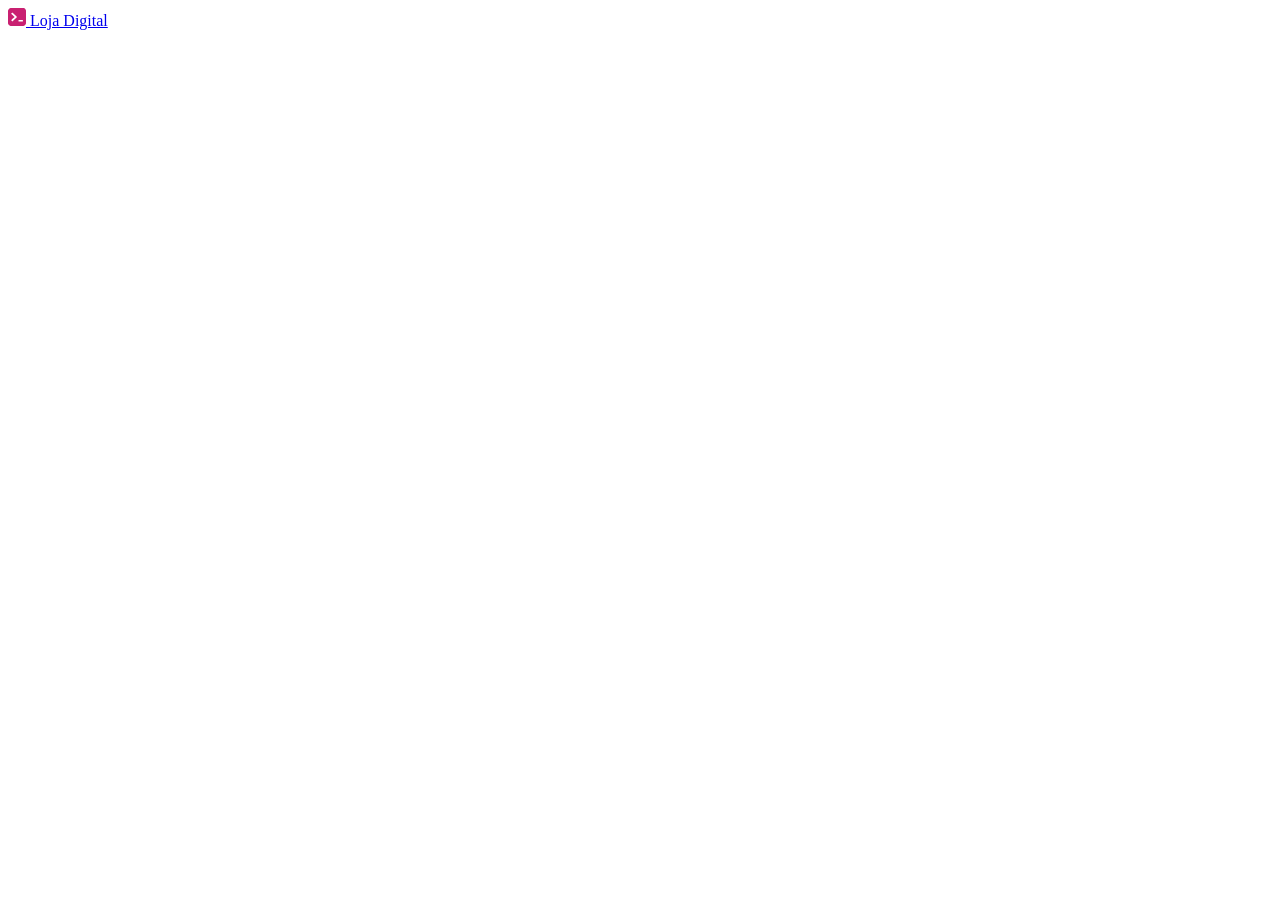
==== src/pages/login.html @ 8e812a5f "feat: adicionar estrutura de cabecalho" ====
<!DOCTYPE html>
<html lang="pt-br">
<head>
    <meta charset="UTF-8">
    <meta name="viewport" content="width=device-width, initial-scale=1.0">
    <link rel="stylesheet" href="../styles/login.css">
    <title>Entrar - Loja Digital</title>
</head>
<body>
    <header>
        <nav>
            <a href="../../index.html">
                <img src="../assets/logotipo.svg" alt="logotipo"/>
                <span>Loja Digital</span>
            </a>
        </nav>
    </header>
</body>
</html>
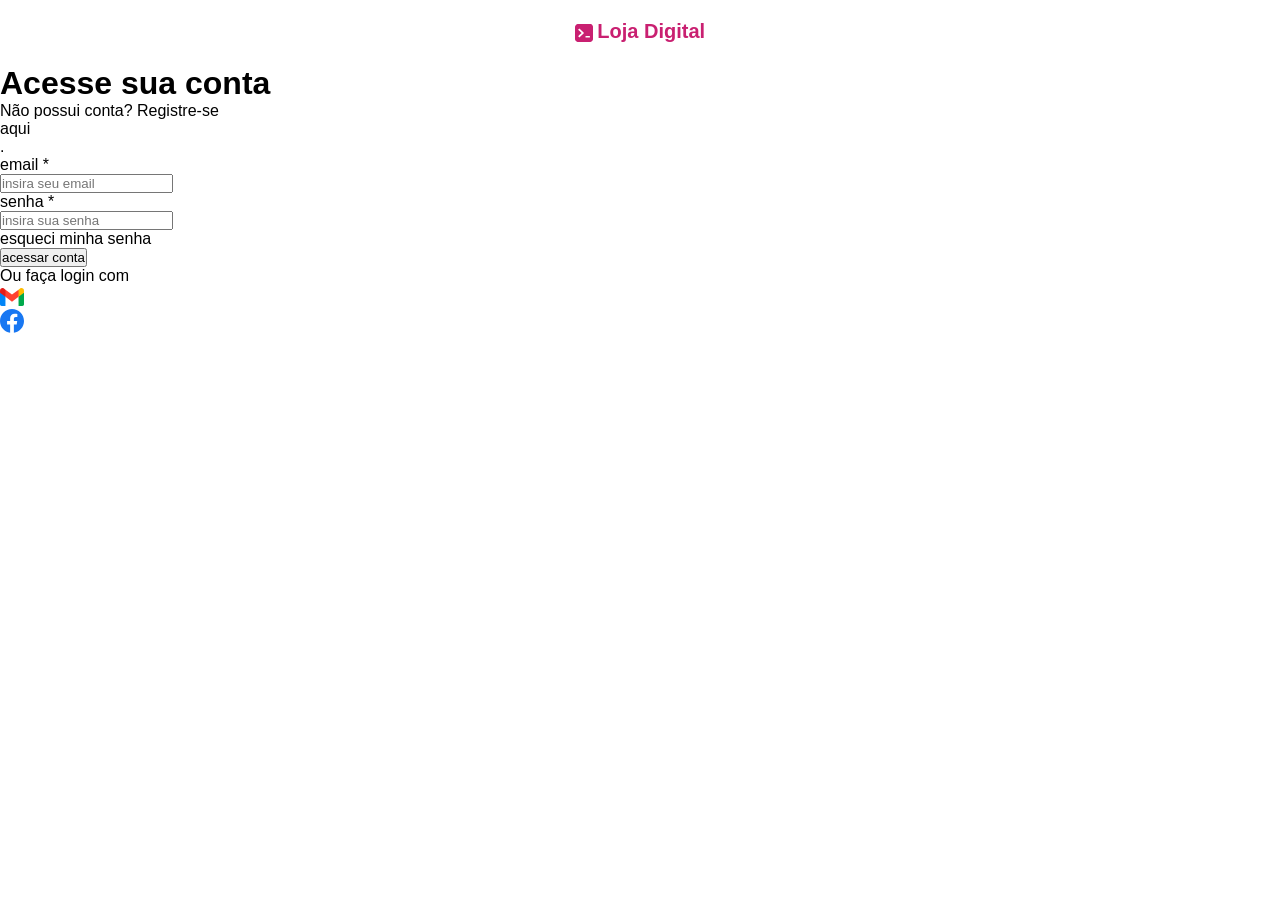
==== commit e205c569: "feat:adicionar estrutura de formulario" ====
--- a/src/pages/login.html
+++ b/src/pages/login.html
@@ -1,19 +1,65 @@
 <!DOCTYPE html>
 <html lang="pt-br">
+
 <head>
     <meta charset="UTF-8">
     <meta name="viewport" content="width=device-width, initial-scale=1.0">
-    <link rel="stylesheet" href="../styles/login.css">
+    <link rel="stylesheet" href="../styles/reset.css">
+    <link rel="stylesheet" href="../styles/global.css">
     <title>Entrar - Loja Digital</title>
 </head>
+
 <body>
     <header>
         <nav>
             <a href="../../index.html">
-                <img src="../assets/logotipo.svg" alt="logotipo"/>
+                <img src="../assets/logotipo.svg" alt="logotipo" />
                 <span>Loja Digital</span>
             </a>
         </nav>
     </header>
+
+    <main>
+        <form>
+            <h1>Acesse sua conta</h1>
+            <p>Não possui conta? Registre-se <a href="">aqui</a>.</p>
+            <div class="inputs">
+                <div>
+                    <label>email *</label>
+                    <input type="email" placeholder="insira seu email" />
+                </div>
+                <div>
+                    <label>senha *</label>
+                    <input type="password" placeholder="insira sua senha" />
+                </div>
+            </div>
+            <span>
+                <a href="#">esqueci minha senha</a>
+            </span>
+            <button>acessar conta</button>
+            <div class="others">
+                <span>Ou faça login com</span>
+                <nav>
+                    <ul>
+                        <li>
+                            <a href="#">
+                                <img 
+                                    src="../assets/gmail.svg" 
+                                    alt="icone do gmail"/>
+                            </a>
+                        </li>
+                        <li>
+                            <a href="#">
+                                <img 
+                                    src="../assets/facebook.svg" 
+                                    alt="icone do facebook"/>
+                            </a>
+                        </li>
+                    </ul>
+                </nav>
+            </div>
+        </form>
+    </main>
 </body>
+
 </html>
--- a/src/styles/global.css
+++ b/src/styles/global.css
@@ -0,0 +1,20 @@
+header {
+    nav {
+        a {
+            display: flex;
+            align-items: center;
+            gap: 4.5px;
+            padding: 20px;
+            width: fit-content;
+            margin: auto;
+
+            span {
+                font-size: 20px;
+                text-transform: capitalize;
+                font-weight: 700;
+                color: #c92071;
+                margin-bottom: 2px;
+            }
+        }
+    }
+}
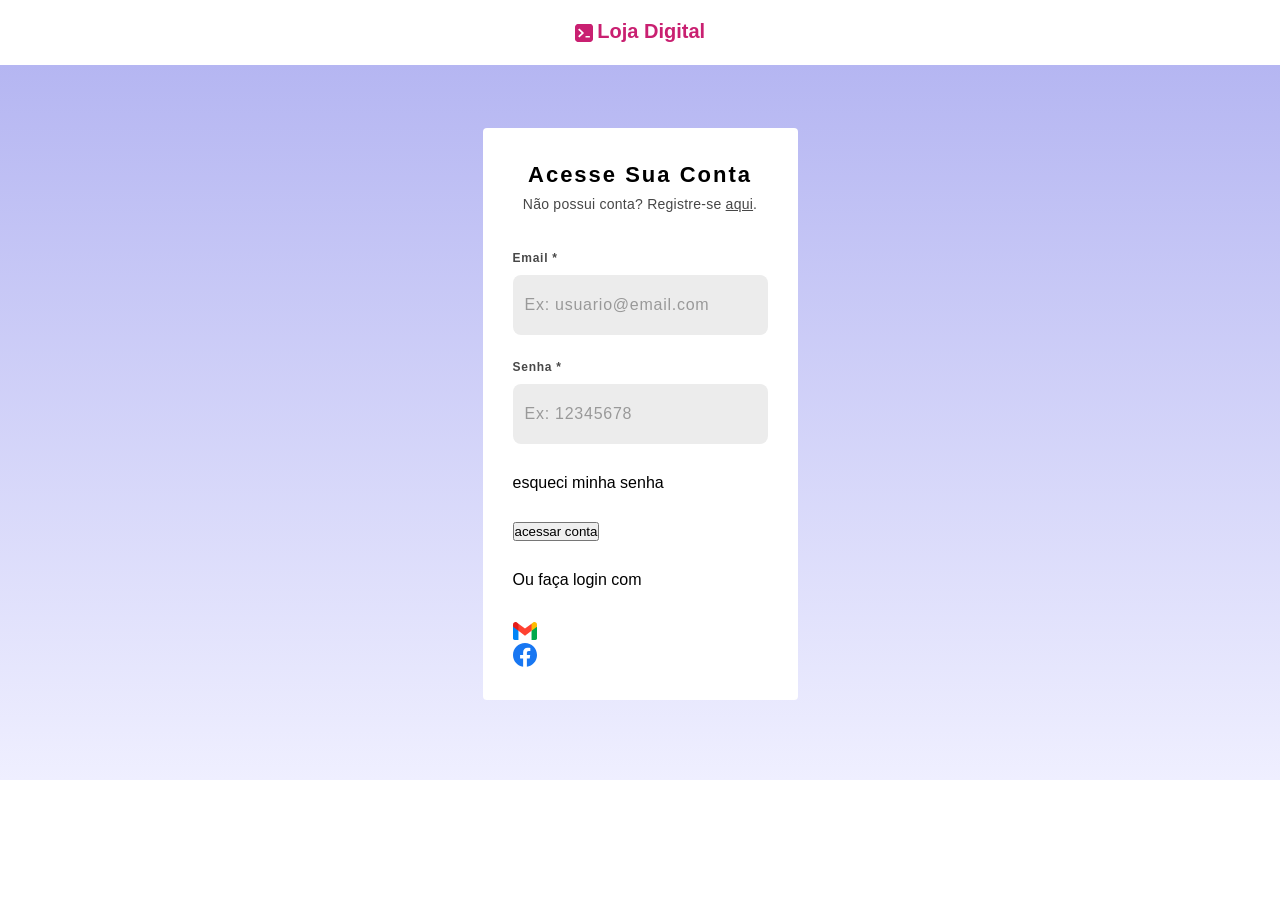
==== commit 5826703a: "style: adicionar estilizacao parcial do conteudo principal" ====
--- a/src/pages/login.html
+++ b/src/pages/login.html
@@ -26,11 +26,11 @@
             <div class="inputs">
                 <div>
                     <label>email *</label>
-                    <input type="email" placeholder="insira seu email" />
+                    <input type="email" placeholder="Ex: usuario@email.com" required/>
                 </div>
                 <div>
                     <label>senha *</label>
-                    <input type="password" placeholder="insira sua senha" />
+                    <input type="password" placeholder="Ex: 12345678" required/>
                 </div>
             </div>
             <span>
--- a/src/styles/global.css
+++ b/src/styles/global.css
@@ -17,4 +17,82 @@
             }
         }
     }
+}
+
+main {
+    background: linear-gradient(#b5b6f2, #efefff);
+    padding: 63px 0 80px;
+    form{
+        width: 315px;
+        height: 572px;
+        background-color: #fff;
+        margin: 0 auto;
+        border-radius: 4px;
+        padding: 30px;
+
+        p, .inputs, span, button {
+            margin-bottom: 30px;
+        }
+
+        h1{
+            font-size: 22px;
+            line-height: 34px;
+            letter-spacing: 2px;
+            text-align: center;
+            text-transform: capitalize;
+        }
+
+        p{
+            color: #474747;
+            font-size: 14px;
+            line-height: 24px;
+            letter-spacing: .25px;
+            text-align: center;
+
+
+            a{
+                display: inline ;
+                text-decoration: underline;
+                color: inherit;
+                
+            }
+        }
+
+        .inputs{
+            display: flex;
+            flex-direction: column;
+            gap: 20px;
+
+            div{
+                label{
+                    font-size: 12px;
+                    font-weight: 700;
+                    line-height: 24px;
+                    letter-spacing: .75px;
+                    color:#474747;
+                    text-transform: capitalize;
+                    margin-bottom: 5px;
+                }
+
+                input{
+                    font-size: 16px;
+                    line-height: 28px;
+                    letter-spacing: .75px;
+                    padding: 16px 12px;
+                    border: none;
+                    background-color: #4747471a;
+                    width: 100%;
+                    border-radius: 8px;
+                    outline-color: #c92071;
+
+
+                    &::placeholder {
+                        color: #999;
+
+                    }
+
+                }
+            }
+        }
+    }
 }
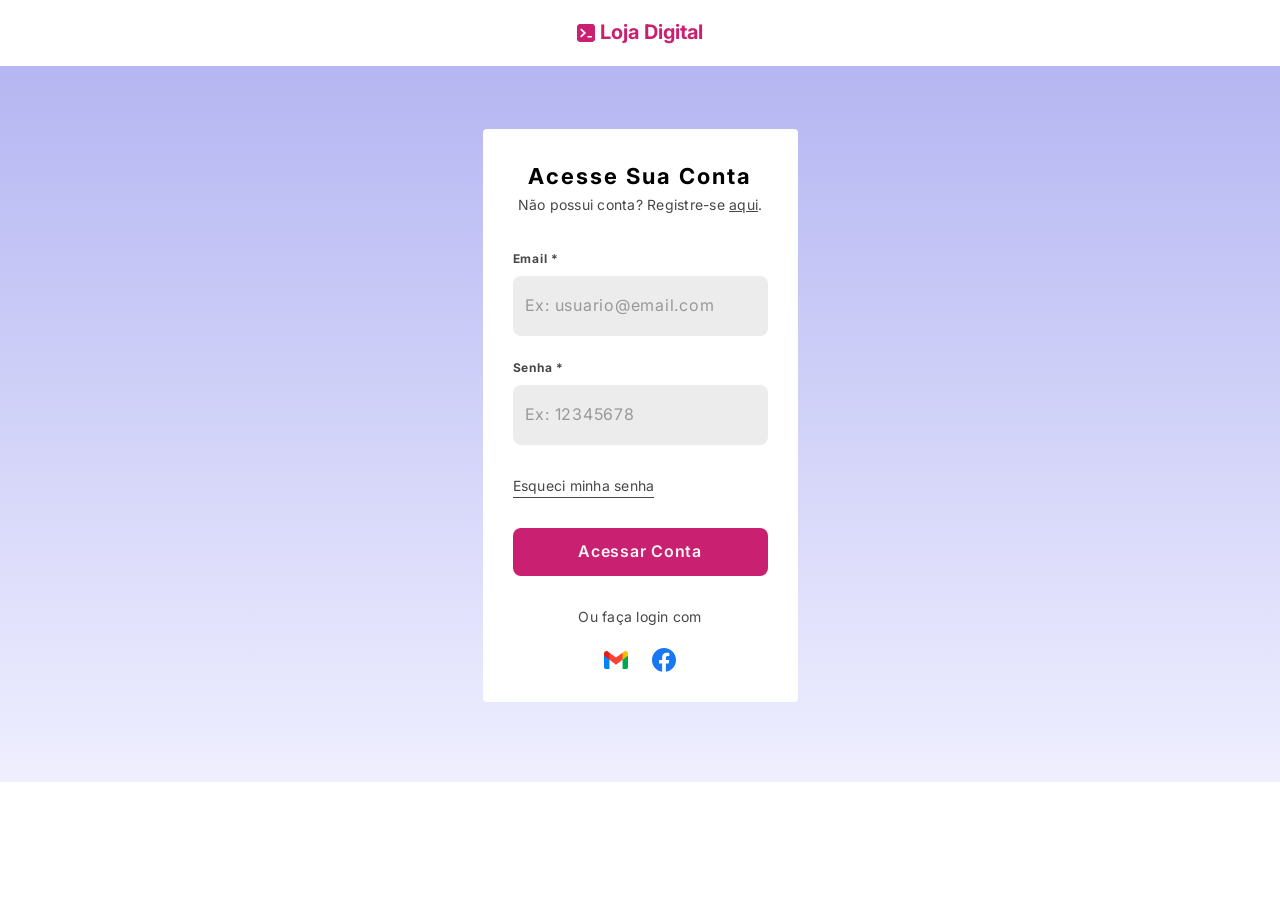
==== commit 0e9fb317: "style: finalizar estilizacao do conteudo principal" ====
--- a/src/pages/login.html
+++ b/src/pages/login.html
@@ -34,7 +34,7 @@
                 </div>
             </div>
             <span>
-                <a href="#">esqueci minha senha</a>
+                <a href="#">Esqueci minha senha</a>
             </span>
             <button>acessar conta</button>
             <div class="others">
--- a/src/styles/global.css
+++ b/src/styles/global.css
@@ -22,19 +22,22 @@
 main {
     background: linear-gradient(#b5b6f2, #efefff);
     padding: 63px 0 80px;
-    form{
+
+    form {
         width: 315px;
-        height: 572px;
         background-color: #fff;
         margin: 0 auto;
         border-radius: 4px;
         padding: 30px;
 
-        p, .inputs, span, button {
+        p,
+        .inputs,
+        span,
+        button {
             margin-bottom: 30px;
         }
 
-        h1{
+        h1 {
             font-size: 22px;
             line-height: 34px;
             letter-spacing: 2px;
@@ -42,7 +45,7 @@
             text-transform: capitalize;
         }
 
-        p{
+        p {
             color: #474747;
             font-size: 14px;
             line-height: 24px;
@@ -50,40 +53,42 @@
             text-align: center;
 
 
-            a{
-                display: inline ;
+            a {
+                display: inline;
                 text-decoration: underline;
                 color: inherit;
-                
+
             }
         }
 
-        .inputs{
+        .inputs {
             display: flex;
             flex-direction: column;
             gap: 20px;
 
-            div{
-                label{
+            div {
+                label {
                     font-size: 12px;
                     font-weight: 700;
                     line-height: 24px;
                     letter-spacing: .75px;
-                    color:#474747;
+                    color: #474747;
                     text-transform: capitalize;
                     margin-bottom: 5px;
                 }
 
-                input{
+                input {
+                    height: 60px;
                     font-size: 16px;
                     line-height: 28px;
                     letter-spacing: .75px;
-                    padding: 16px 12px;
+                    padding: 0 12px;
                     border: none;
                     background-color: #4747471a;
                     width: 100%;
                     border-radius: 8px;
                     outline-color: #c92071;
+                    padding-bottom: 2px;
 
 
                     &::placeholder {
@@ -94,5 +99,52 @@
                 }
             }
         }
+
+        span {
+            a {
+                font-size: 14px;
+                line-height: 22px;
+                letter-spacing: .25px;
+                color: #474747;
+                border-bottom: solid .5px #474747;
+                width: fit-content;
+            }
+        }
+
+        button {
+            width: 100%;
+            height: 48px;
+            border-radius: 8px;
+            border: none;
+            background-color: #c92071;
+            color: #f5f5f5;
+            text-transform: capitalize;
+            font-size: 16px;
+            line-height: 24px;
+            letter-spacing: .75px;
+            font-weight: 600;
+            padding-bottom: 2px;
+
+        }
+
+        .others{
+            width: fit-content;
+            margin: 0 auto;
+            span{
+                font-size: 14px;
+                line-height: 22px;
+                letter-spacing: .25px;
+                color: #474747;
+                margin-bottom: 20px;
+            }
+            nav{
+                ul{
+                    display: flex;
+                    justify-content: center;
+                    gap: 24px;
+                }
+            }
+        }
+
     }
 }
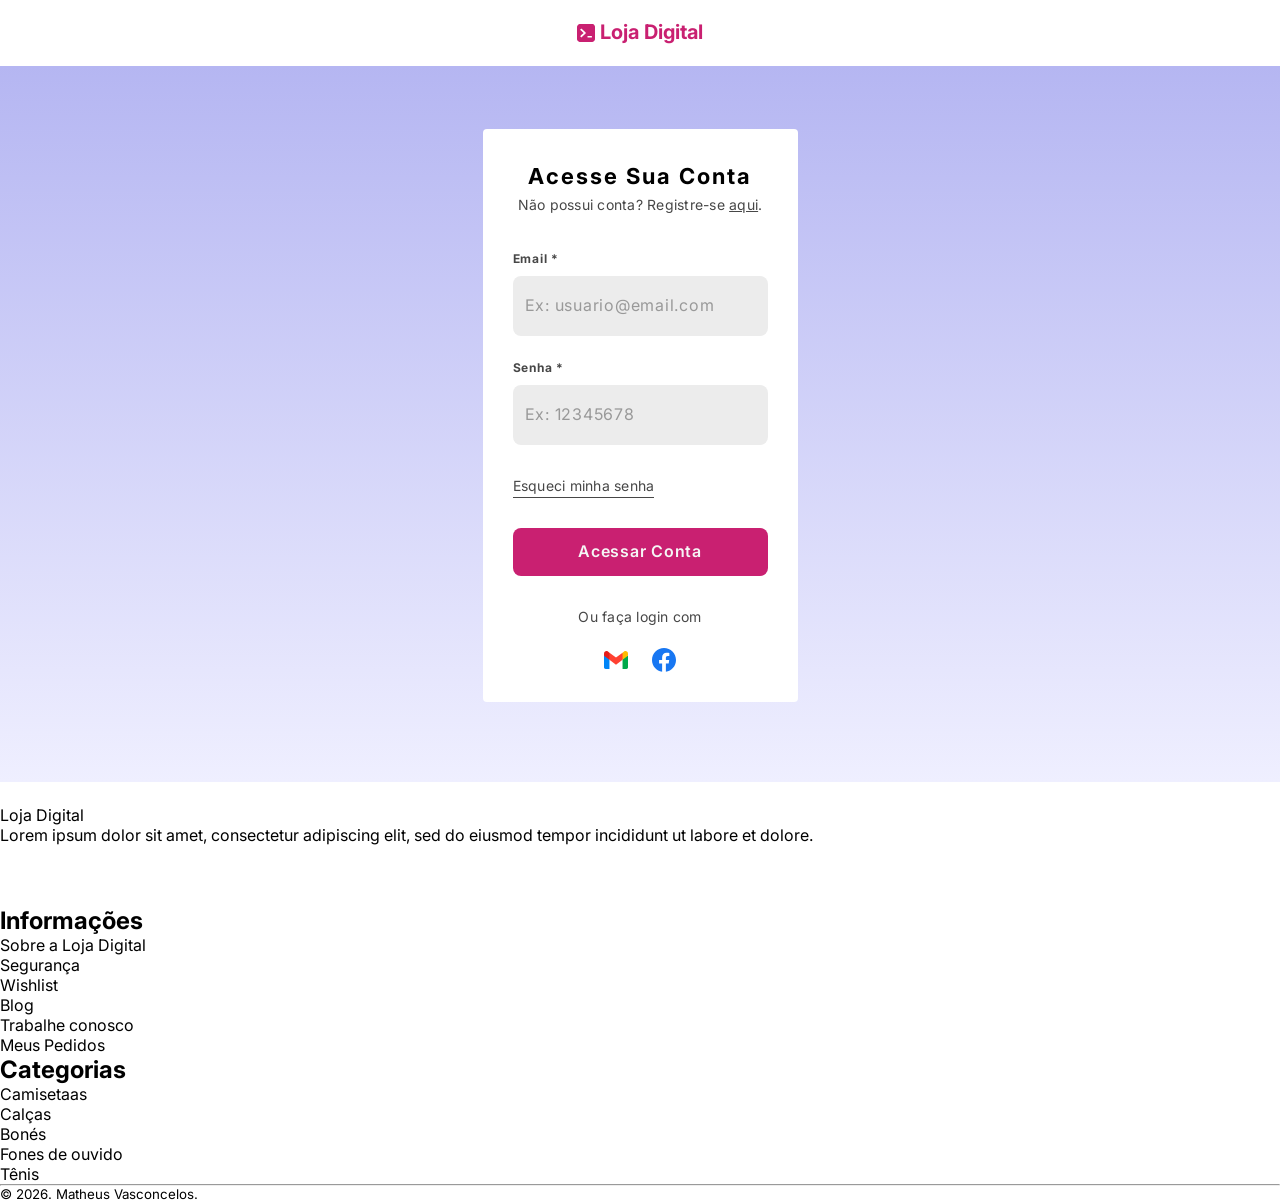
==== commit 265019d7: "feat: adicionar estrutura de rodape" ====
--- a/src/pages/login.html
+++ b/src/pages/login.html
@@ -26,11 +26,11 @@
             <div class="inputs">
                 <div>
                     <label>email *</label>
-                    <input type="email" placeholder="Ex: usuario@email.com" required/>
+                    <input type="email" placeholder="Ex: usuario@email.com" required />
                 </div>
                 <div>
                     <label>senha *</label>
-                    <input type="password" placeholder="Ex: 12345678" required/>
+                    <input type="password" placeholder="Ex: 12345678" required />
                 </div>
             </div>
             <span>
@@ -43,16 +43,12 @@
                     <ul>
                         <li>
                             <a href="#">
-                                <img 
-                                    src="../assets/gmail.svg" 
-                                    alt="icone do gmail"/>
+                                <img src="../assets/gmail.svg" alt="icone do gmail" />
                             </a>
                         </li>
                         <li>
                             <a href="#">
-                                <img 
-                                    src="../assets/facebook.svg" 
-                                    alt="icone do facebook"/>
+                                <img src="../assets/facebook.svg" alt="icone do facebook" />
                             </a>
                         </li>
                     </ul>
@@ -60,6 +56,90 @@
             </div>
         </form>
     </main>
+    <footer>
+        <div>
+            <div class="social">
+                <nav>
+                    <a href="../../index.html">
+                        <img src="../assets/logo-white.svg" alt="logotipo" />
+                        <span>Loja Digital</span>
+                    </a>
+                </nav>
+                <p>
+                    Lorem ipsum dolor sit amet, consectetur adipiscing elit, sed do eiusmod tempor incididunt ut labore
+                    et dolore.
+                </p>
+                <nav>
+                    <ul>
+                        <li>
+                            <a href="#">
+                                <img src="../assets/facebook-branco.svg" alt="facebook-branco">
+                            </a>
+                        </li>
+                        <li>
+                            <a href="#">
+                                <img src="../assets/instagram-branco.svg" alt="instagram-branco">
+                            </a>
+                        </li>
+                        <li>
+                            <a href="#">
+                                <img src="../assets/twitter-branco.svg" alt="twitter-branco">
+                            </a>
+                        </li>
+                    </ul>
+                </nav>
+            </div>
+            <div class="more">
+                <div>
+                    <h2>Informações</h2>
+                    <ul>
+                        <li>
+                            <a href="#">Sobre a Loja Digital</a>
+                        </li>
+                        <li>
+                            <a href="#">Segurança</a>
+                        </li>
+                        <li>
+                            <a href="#">Wishlist</a>
+                        </li>
+                        <li>
+                            <a href="#">Blog</a>
+                        </li>
+                        <li>
+                            <a href="#">Trabalhe conosco</a>
+                        </li>
+                        <li>
+                            <a href="#">Meus Pedidos</a>
+                        </li>
+                    </ul>
+                </div>
+                <div>
+                    <h2>Categorias</h2>
+                    <ul>
+                        <li>
+                            <a href="#">Camisetaas</a>
+                        </li>
+                        <li>
+                            <a href="#">Calças</a>
+                        </li>
+                        <li>
+                            <a href="#">Bonés</a>
+                        </li>
+                        <li>
+                            <a href="#">Fones de ouvido</a>
+                        </li>
+                        <li>
+                            <a href="#">Tênis</a>
+                        </li>
+                    </ul>
+                </div>
+            </div>
+            <div class="contact"></div>
+        </div>
+        <hr>
+        <small>&copy; 2026. Matheus Vasconcelos.</small>
+    </footer>
+
 </body>
 
 </html>
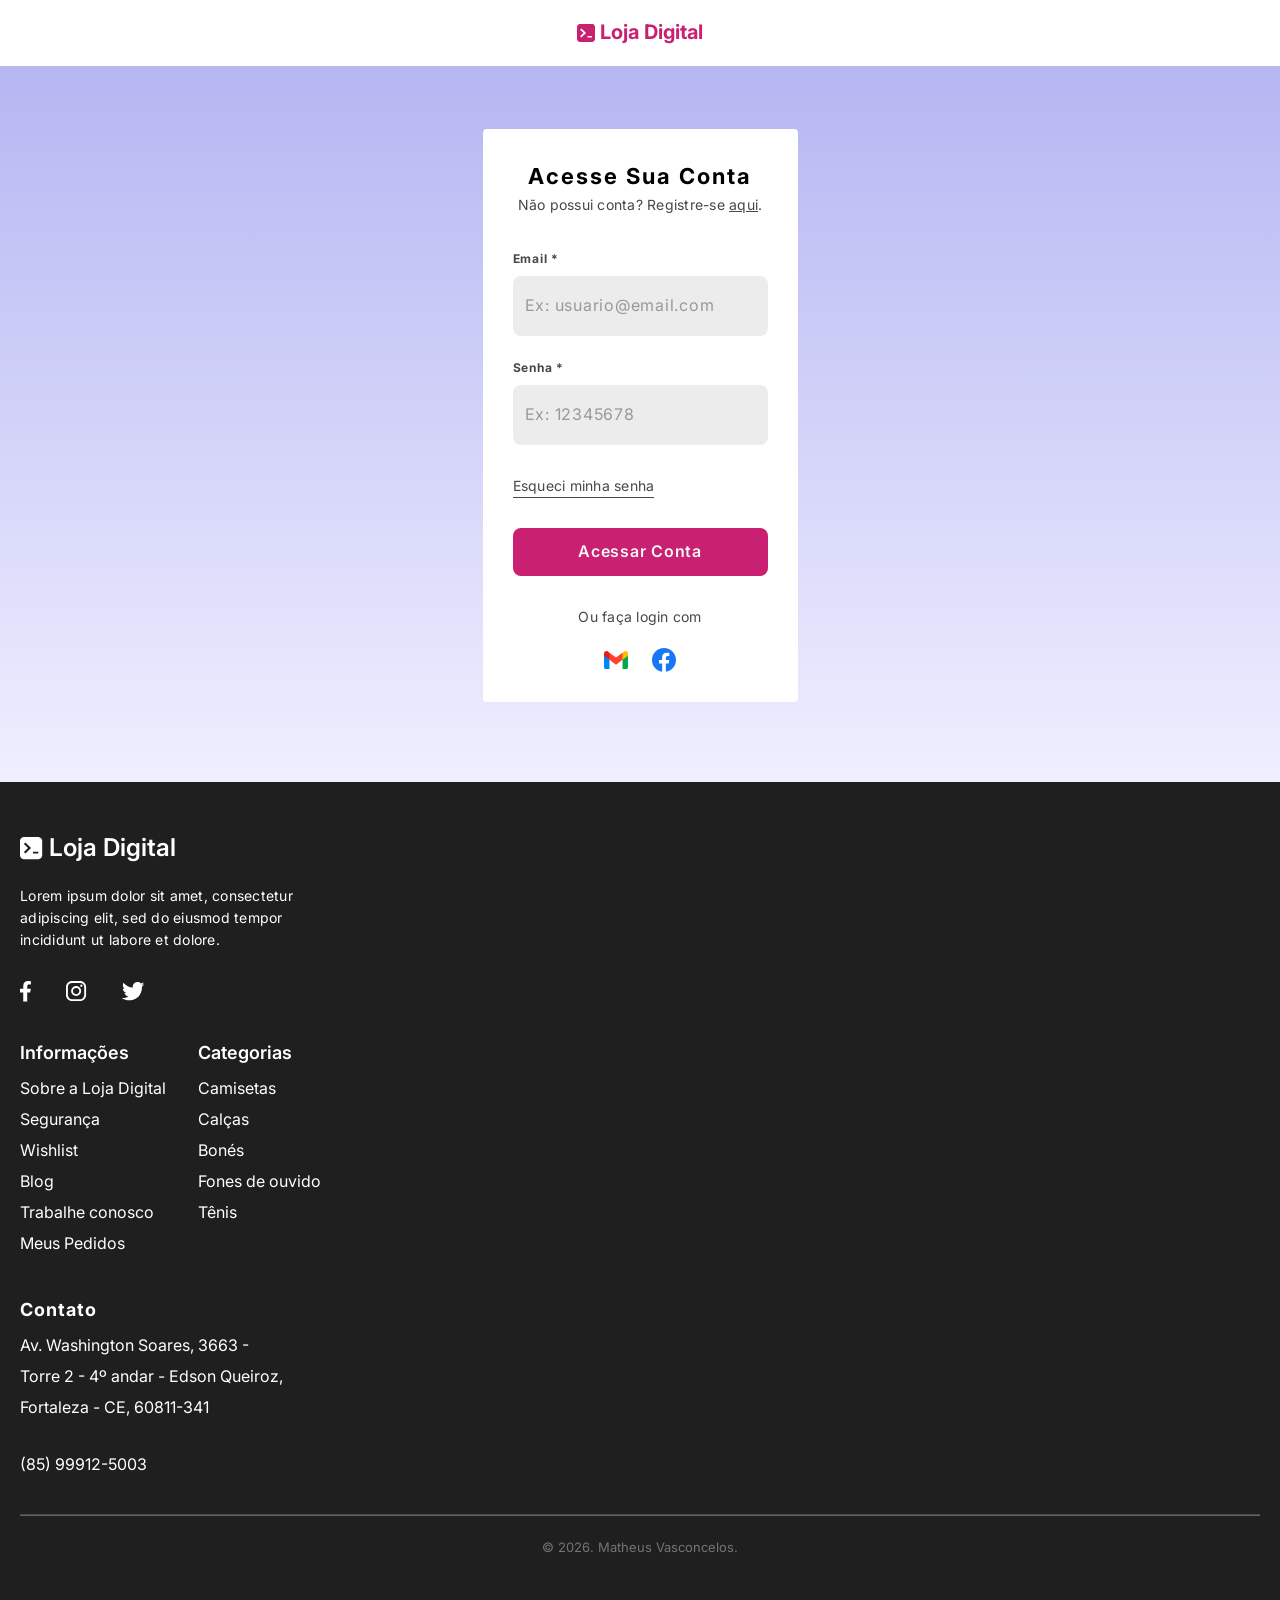
==== commit bb0caac4: "feat: concluir estrutura e  estilizacao do rodape" ====
--- a/src/pages/login.html
+++ b/src/pages/login.html
@@ -117,7 +117,7 @@
                     <h2>Categorias</h2>
                     <ul>
                         <li>
-                            <a href="#">Camisetaas</a>
+                            <a href="#">Camisetas</a>
                         </li>
                         <li>
                             <a href="#">Calças</a>
@@ -134,7 +134,15 @@
                     </ul>
                 </div>
             </div>
-            <div class="contact"></div>
+            <div class="contact">
+                <h2>Contato</h2>
+                <address>
+                    <a href="https://maps.app.goo.gl/bdcUn6PqmHfCjR9KA" target="_blank">Av. Washington Soares, 3663 - Torre 2 - 4º andar - Edson Queiroz, Fortaleza - CE, 60811-341</a>
+                </address>
+                <span>
+                    <a href="tel:+5585999125003">(85) 99912-5003</a>
+                </span>
+            </div>
         </div>
         <hr>
         <small>&copy; 2026. Matheus Vasconcelos.</small>
--- a/src/styles/global.css
+++ b/src/styles/global.css
@@ -127,18 +127,20 @@
 
         }
 
-        .others{
+        .others {
             width: fit-content;
             margin: 0 auto;
-            span{
+
+            span {
                 font-size: 14px;
                 line-height: 22px;
                 letter-spacing: .25px;
                 color: #474747;
                 margin-bottom: 20px;
             }
-            nav{
-                ul{
+
+            nav {
+                ul {
                     display: flex;
                     justify-content: center;
                     gap: 24px;
@@ -147,4 +149,104 @@
         }
 
     }
+}
+
+footer {
+    background-color: #1f1f1f;
+    padding: 50px 20px 45px;
+
+    * {
+        color: #fff;
+    }
+
+    div {
+        .social {
+            margin-bottom: 40px;
+
+            nav {
+                margin-bottom: 20px;
+
+                a {
+                    display: flex;
+                    align-items: center;
+                    gap: 5.5px;
+
+                    span {
+                        font-size: 24.5px;
+                        font-weight: 600;
+                        text-transform: capitalize;
+                        margin-bottom: 3px;
+                    }
+                }
+            }
+
+            p {
+                font-size: 14px;
+                line-height: 22px;
+                letter-spacing: 0.25px;
+                width: 307px;
+                margin-bottom: 30px;
+            }
+
+            nav {
+                ul {
+                    display: flex;
+                    align-items: center;
+                    gap: 35px;
+                }
+            }
+        }
+
+        .more {
+            display: flex;
+            gap: 32px;
+            margin-bottom: 40px;
+
+            h2 {
+                font-size: 18px;
+                font-weight: 600;
+                margin-bottom: 10px;
+            }
+
+            ul {
+                li {
+                    a {
+                        line-height: 31px;
+                    }
+                }
+            }
+        }
+
+        .contact{
+            margin-bottom: 40px;
+            h2{
+                font-size: 18px;
+                text-transform: capitalize;
+                margin-bottom: 10px;
+                letter-spacing: 1px;
+            }
+
+            address{
+                width: 270px;
+                margin-bottom: 31px;
+
+                a{
+                    font-style: normal;
+                    line-height: 31px;
+                }
+            }
+        }
+    }
+    
+    hr{
+        border-color: #ffffff4d;
+        margin-bottom: 23px;
+    }
+    
+    small{
+        font-size: 13px;
+        display: flex;
+        justify-content: center;
+        color: #8d8d8dc6;
+    }
 }
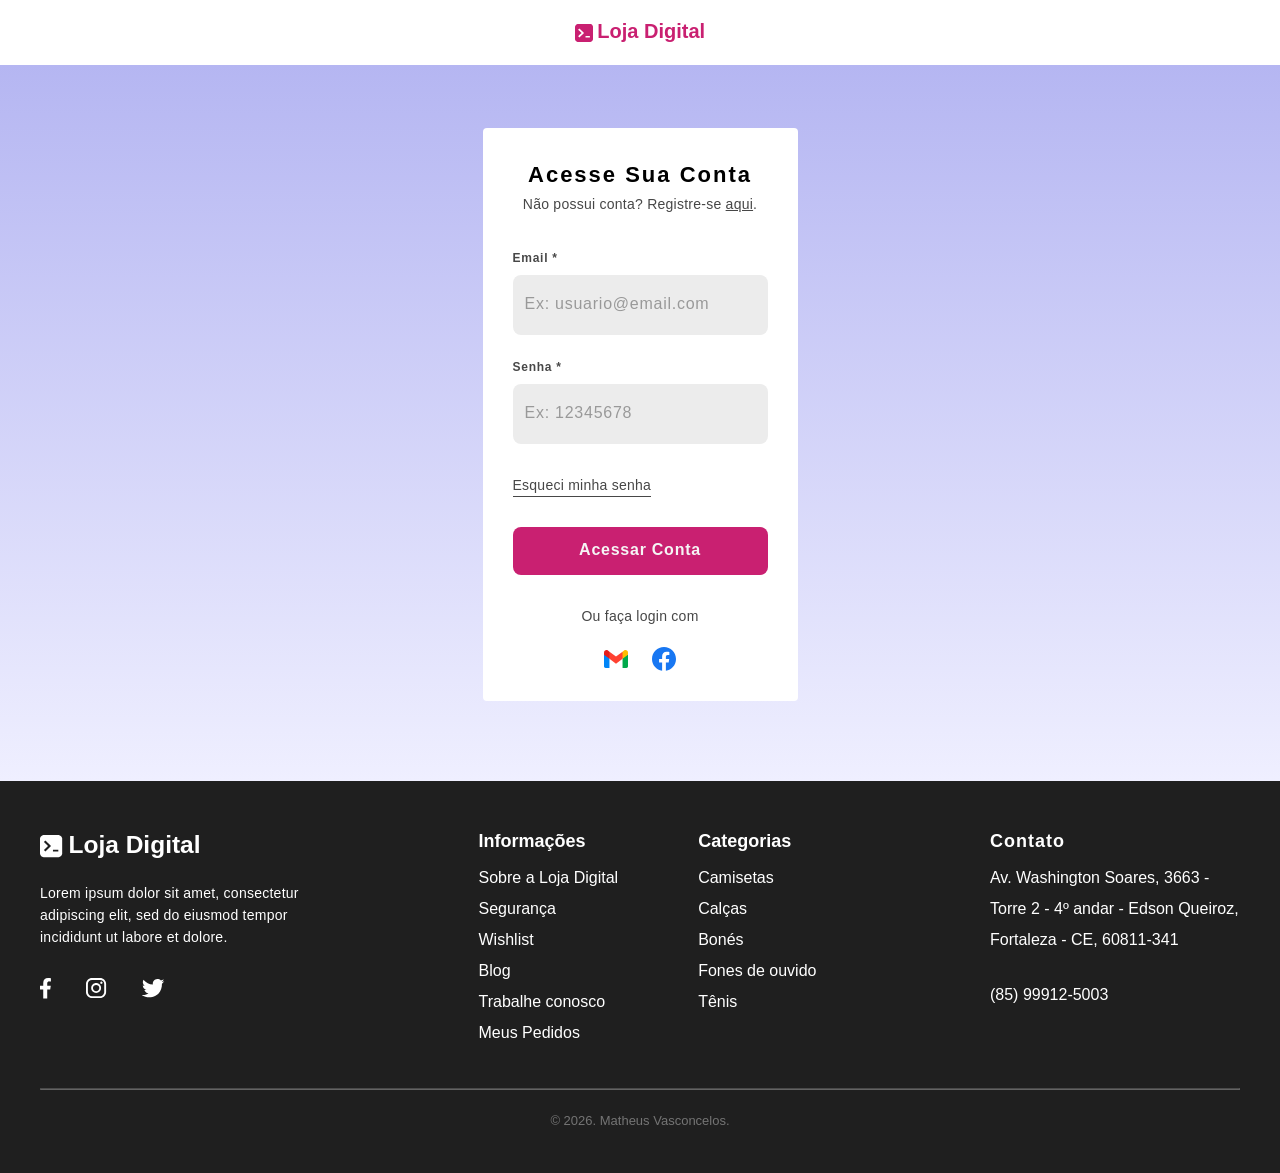
==== commit 87161b65: "feat: aplicar responsividade" ====
--- a/src/pages/login.html
+++ b/src/pages/login.html
@@ -4,8 +4,9 @@
 <head>
     <meta charset="UTF-8">
     <meta name="viewport" content="width=device-width, initial-scale=1.0">
-    <link rel="stylesheet" href="../styles/reset.css">
-    <link rel="stylesheet" href="../styles/global.css">
+    <link rel="stylesheet" href="../styles/reset.css"/>
+    <link rel="stylesheet" href="../styles/global.css"/>
+    <link rel="stylesheet" href="../styles/responsive.css"/>
     <title>Entrar - Loja Digital</title>
 </head>
 
@@ -57,9 +58,9 @@
         </form>
     </main>
     <footer>
-        <div>
+        <div class="container">
             <div class="social">
-                <nav>
+                <nav class="logo">
                     <a href="../../index.html">
                         <img src="../assets/logo-white.svg" alt="logotipo" />
                         <span>Loja Digital</span>
@@ -69,7 +70,7 @@
                     Lorem ipsum dolor sit amet, consectetur adipiscing elit, sed do eiusmod tempor incididunt ut labore
                     et dolore.
                 </p>
-                <nav>
+                <nav class="absolute">
                     <ul>
                         <li>
                             <a href="#">
--- a/src/styles/responsive.css
+++ b/src/styles/responsive.css
@@ -0,0 +1,151 @@
+@media (width >= 480px) {
+    footer{
+        padding: 50px 40px 45px;
+
+        div {
+            .social{
+                p {
+                    width: 100%;
+                }
+            }
+
+            .more{
+                justify-content: space-between;
+            }
+
+            .contact{
+                address{
+                    width: 100%;
+                }
+            }
+        }
+    }
+
+}
+
+@media (width >= 768px) {
+    footer{
+
+        div{
+            .social{
+                position: relative;
+
+                .absolute{
+                    position: absolute;
+                    width: fit-content;
+                    right: 1px;
+                    top: 7.5px;
+                }
+            }
+
+            .more {
+                flex-direction: column;
+
+                ul {
+                    display: grid;
+                    grid-template-columns: 1fr 1fr 1fr;
+                }
+            }
+        }
+    }
+}
+
+@media (width >= 1024px) {
+    footer{
+        .container{
+            display: grid;
+            grid-template-columns: 1fr 2fr;
+            column-gap: 50px;            
+
+            .social{
+                position: static;
+                width: fit-content;
+                
+                p{
+                    width: 265px;
+                }
+                
+                .absolute{
+                    position: static;
+                }
+            }
+        }
+    }
+}
+
+@media (width >= 1200px) {
+    footer{
+        .container {
+            display: flex;
+            justify-content: space-between;
+
+            .more {
+                flex-direction: row;
+                gap: 80px;
+                
+                ul {
+                    display: block;
+                }
+            }
+
+            .contact {
+                address {
+                    width: 250px;
+                }
+            }
+        }
+    }
+
+}
+
+@media (width >= 1440px) {
+    footer{
+        padding: 70px 100px 20px;
+
+        .container {
+            .social {
+                .logo {
+                    margin-bottom: 35px;
+
+
+                    a {
+                        img {
+                            width: 33px;
+                        }
+                        span{
+                            font-size: 36px;
+                        }
+                    }
+                }
+                p {
+                    font-size: 16px;
+                    width: 307px;
+                    margin-bottom: 40px;
+                }
+            }
+
+            .more {
+                gap: 100px;
+
+                h2{
+                    margin-bottom: 28px;
+
+                }
+
+                ul{
+                    li{
+                        a{
+                            line-height: 38px;
+                        }
+                    }
+                }
+            }
+
+            .contact {
+                h2 {
+                    margin-bottom: 28px;
+                }
+            }
+        }
+    }
+}
